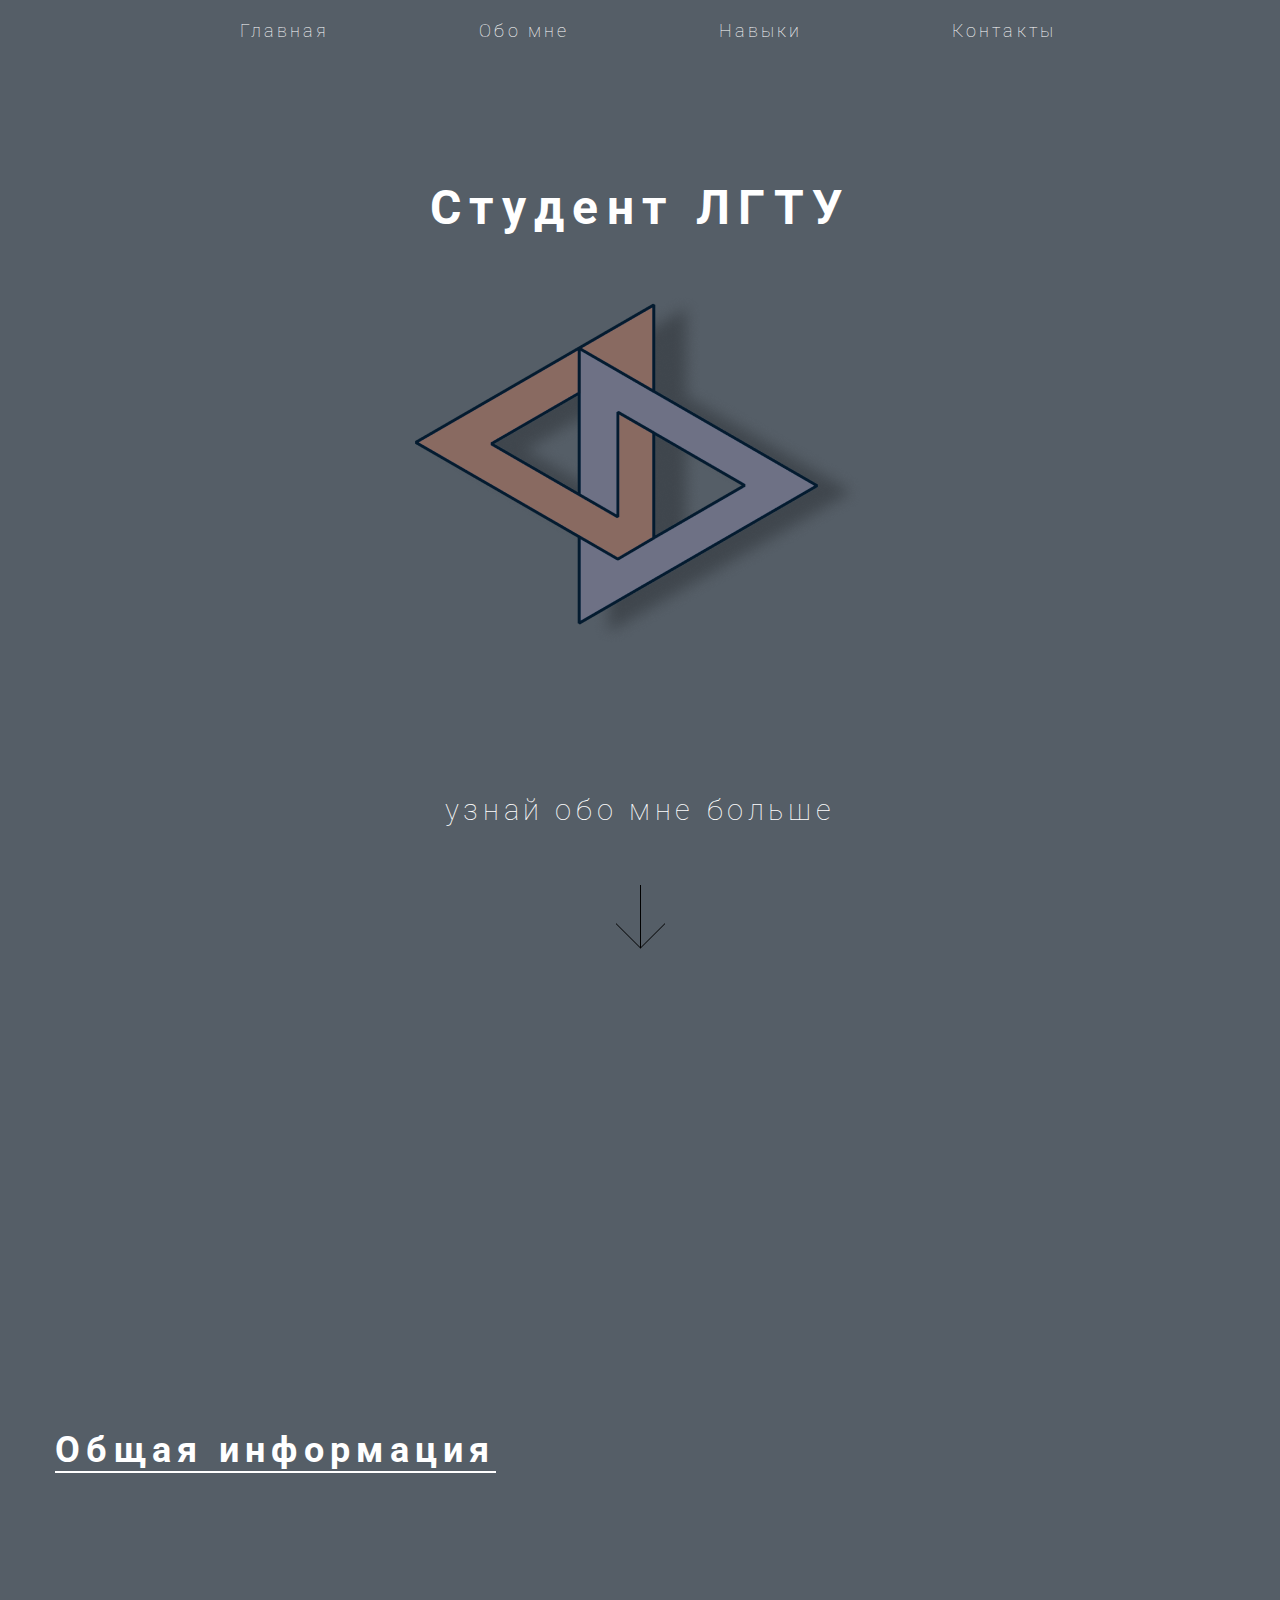
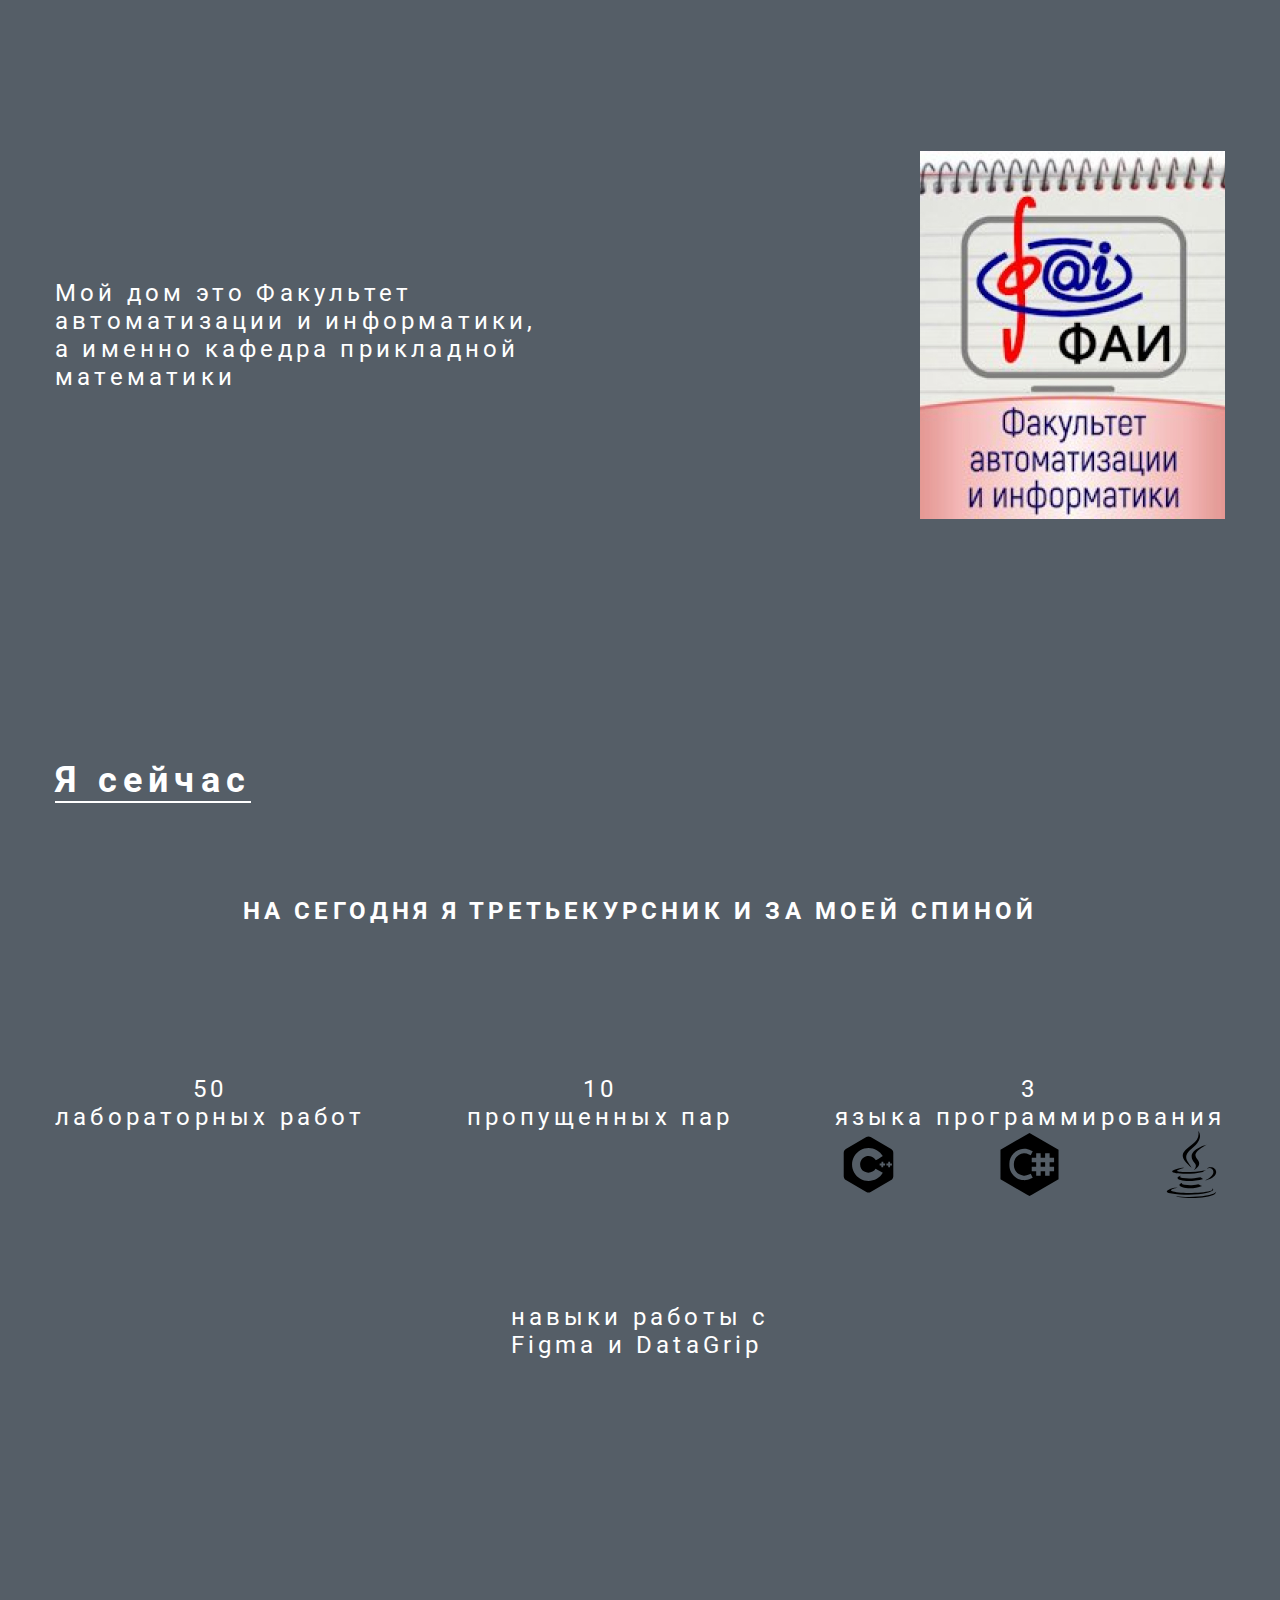
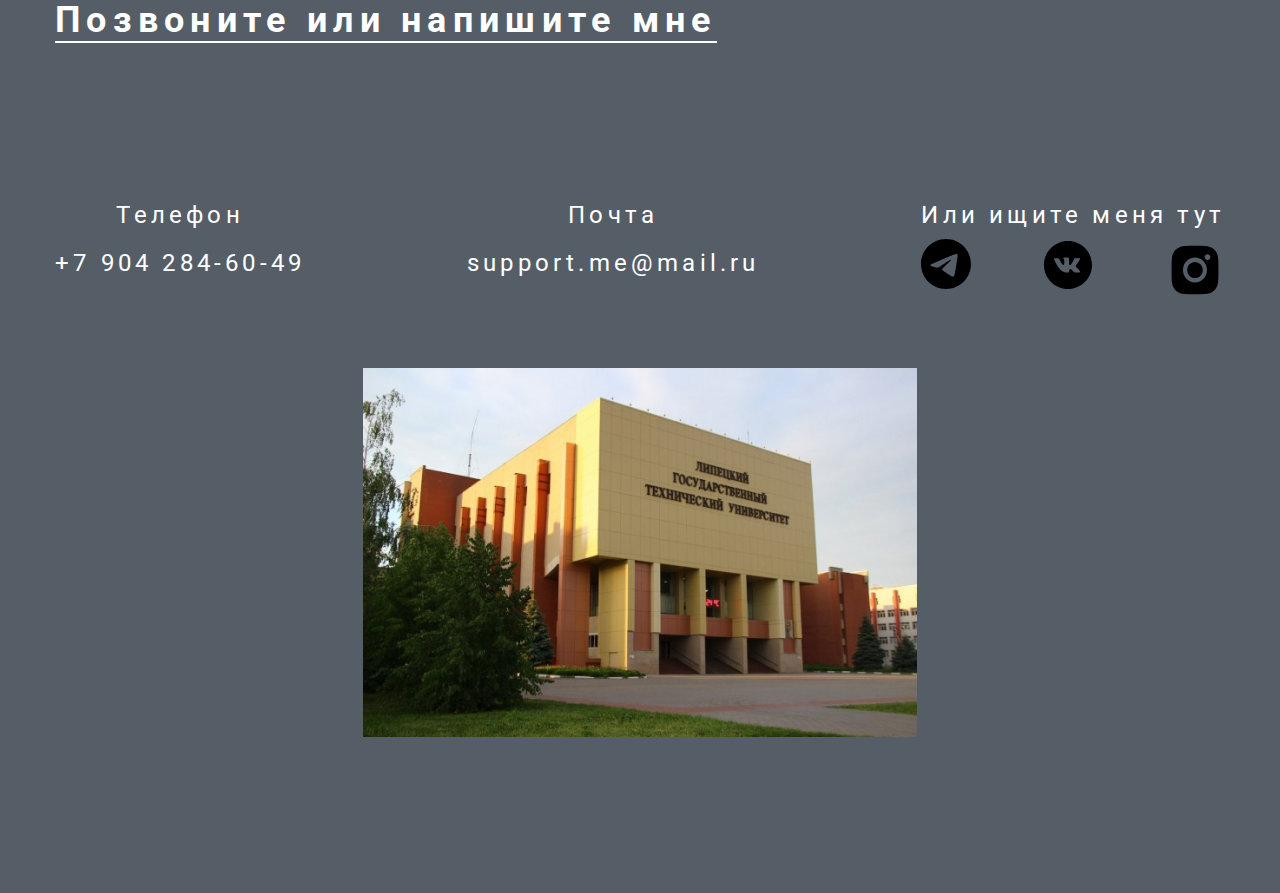
==== index.html @ ab99f6fd "Test" ====
<!DOCTYPE html>
<html lang="en">
<head>
	<meta charset="UTF-8">
	<meta name="viewport" content="width=device-width, initial-scale=1.0">
	<title>RY_LGTU</title>
	<link rel="preconnect" href="https://fonts.googleapis.com">
	<link rel="preconnect" href="https://fonts.gstatic.com" crossorigin>
	<link href="https://fonts.googleapis.com/css2?family=Roboto:wght@100;300;400;700&display=swap" rel="stylesheet">
	<link rel="stylesheet" href="css/main.css">
</head>
<body>
	<header id="header" class="header">
		<div class="container">
			<div class="nav">
				<ul class="menu">
					<li>
						<a href="#">
							Главная
						</a>
					</li>
					<li>
						<a href="#">
							Обо мне
						</a>
					</li>
					<li>
						<a href="#">
							Навыки
						</a>
					</li>
					<li>
						<a href="#">
							Контакты
						</a>
					</li>
				</ul>
			</div>
			<div class="offer">
				<h1>Студент ЛГТУ</h1>
			</div>
			<div class="logo">
				<img src="img/emblem_lgtu.png" alt="emblem" class="lstu">
			</div>
			<div class="more">
				<h2 class="buf">узнай обо мне больше</h2>
			</div>
			<div class="array">
				<img src="img/array.svg" alt="array" class="ar">
			</div>
		</div>
	</header>
	<section id="about" class="about">
		<div class="container">
			<h3>Общая информация</h3>
			<div class="description">
				<h4>Мой дом это Факультет автоматизации и информатики, а именно кафедра  прикладной математики</h4>
				<img src="img/fakultet.jpg" alt="fai" class="fai">
			</div>
		</div>
	</section>
	<section id="skills" class="skills">
		<div class="container">
			<h3>Я сейчас</h3>
			<h5>На сегодня я третьекурсник и за моей спиной</h5>
			<div class="describe">
				<h4>50 <br /> лабораторных работ</h4>
				<h4>10 <br /> пропущенных пар</h4>
				<h4>3 <br /> языка программирования <br /> <img src="img/Cplus.svg" alt="c++" align="left"> <img src="img/Csharp.svg" alt="c#" align="center"> <img src="img/Java.svg" alt="java" align="right"></h4>
			</div>
			<div class="dop">
				<h4>навыки работы с <br /> Figma и DataGrip</h4>
			</div>
		</div>
	</section>
	<footer id="footer" class="footer">
		<div class="container">
			<h3>Позвоните или напишите мне</h3>
			<div class="contacts">
				<h4>Телефон <br /> <a href="tel:89205081834" class="tel" style="color: #fff;">+7 904 284-60-49</a></h4>
				<h4>Почта <br /> support.me@mail.ru</h4>
				<h4>Или ищите меня тут <br /> <a href="https://telegram.org/"><img src="img/telegram.svg" alt="telegram" align="left"></a> <a href="https://vk.com"><img src="img/vk.svg" alt="vk" align="center"></a> <a href="https://www.instagram.com/"><img src="img/instagram.svg" alt="insta" align="right"></a></h4>
			</div>
			<div class="LGTU">
				<img src="img/LGTU.jpg" alt="lgtu">
			</div>
		</div>
	</footer>
</body>
</html>
---- css/main.css ----
﻿body {
	padding: 0;
	margin: 0;
	font-family: 'Roboto', sans-serif;
	font-weight: 700;
	color: #fff;
	background-color: #555E67;
}

* {
	box-sizing: border-box;
}

h1, h2, h3, h4, h5, h6 {
	padding: 0;
	margin: 0;
	letter-spacing: 0.175em;
}

h2 {
	font-size: 50px;
	margin-bottom: 58px;
}

h3 {
	font-size: 36px;
	display: inline;
	border-bottom: 2px solid #fff;
}

h4 {
	font-size: 24px;
	font-weight: 400;
}

h5 {
	font-size: 24px;
	text-transform: uppercase;
	font-weight: 700;
	margin-top: 96px;
}

a {
	text-decoration: none;
}

section {
	padding-top: 240px	
}

.about {
	margin-top: 240px	
}

p {
	margin: 0;
}

ul, li {
	display: block;
	padding: 0;
	margin: 0;
}

.container {
	width: 1170px;
	margin: 0 auto; /*позиционированние по центру*/
}



header a {
	color: #fff;
}

.menu {
	display: flex;
}

.menu li a {
	text-decoration: none;
	transition: all 0.3s ease;
}

.menu li a:hover {
	display: inline;
	border-bottom: 1px solid #fff;
}

.menu li {
	margin-right: 150px;
	font-weight: 100;
	font-size: 18px;
	letter-spacing: 0.17em;
}

.nav {
	display: flex;
	align-items: center;
	padding-top: 20px;
	padding-left: 185px;
}


.offer h1{
	display: flex;
	justify-content: center;
	margin-top: 138px;
	font-size: 48px;

}

.logo {
	display: flex;
	justify-content: center;
	margin-top: 56px;
}

.more h2{
	display: flex;
	justify-content: center;
	margin-top: 144px;
	font-weight: 100;
	font-size: 29px;
	letter-spacing: 0.16em;	
}

.array {
	display: flex;
	justify-content: center;
	margin-top: 32px;
}

.description {
	display: flex;
	justify-content: space-between;
	align-items: center;
	margin-top: 280px;
}

.description h4{
	padding-right: 360px;
}

.skills h5{
	display: flex;
	justify-content: center;
}

.describe {
	display: flex;
	justify-content: space-between;
}

.describe h4{
	margin-top: 150px;
	text-align:center;
}

.dop h4{
	display: flex;
	justify-content: center;
	margin-top: 105px;
}

footer{
	padding-top: 240px
}

.contacts {
	display: flex;
	justify-content: space-between;
}

.contacts h4{
	margin-top: 150px;
	text-align:center;
	line-height: 2em;
}

.LGTU {
	display: flex;
	justify-content: center;
	margin-top: 67px;
	margin-bottom: 156px;
}
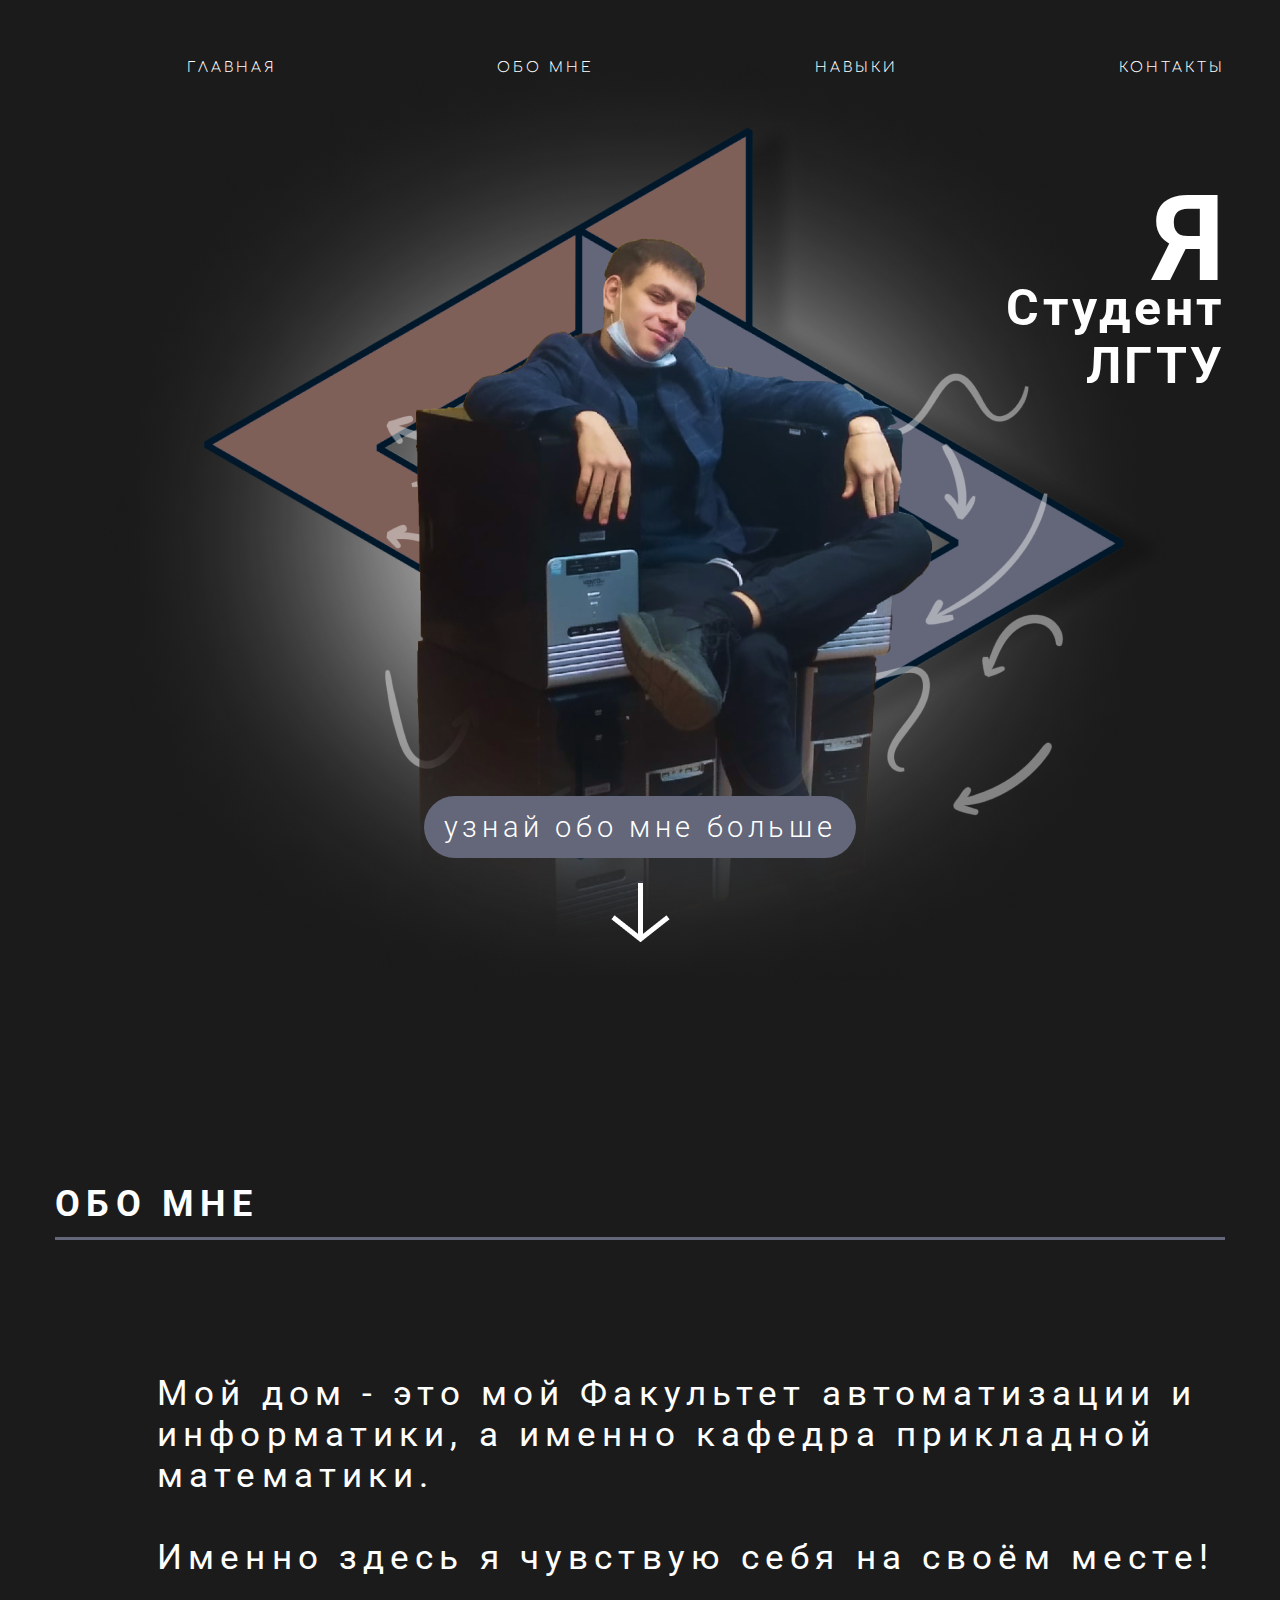
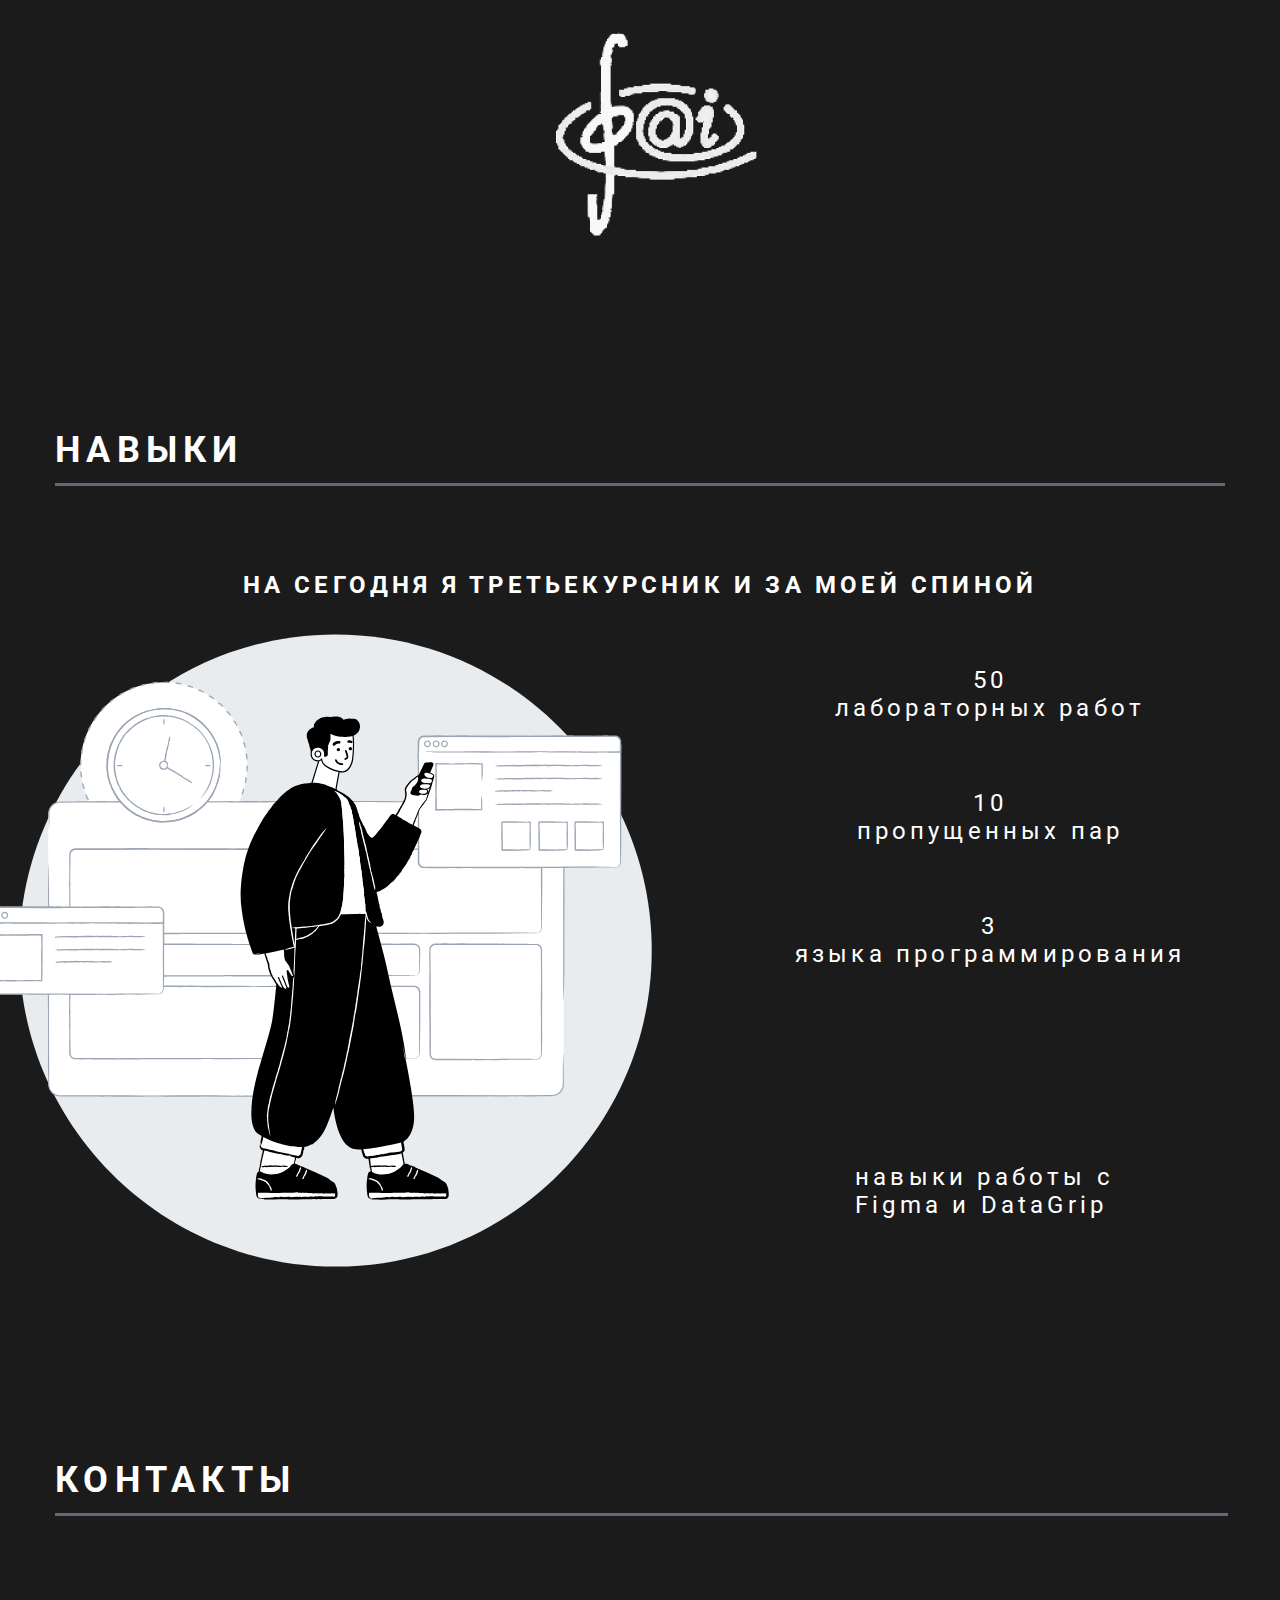
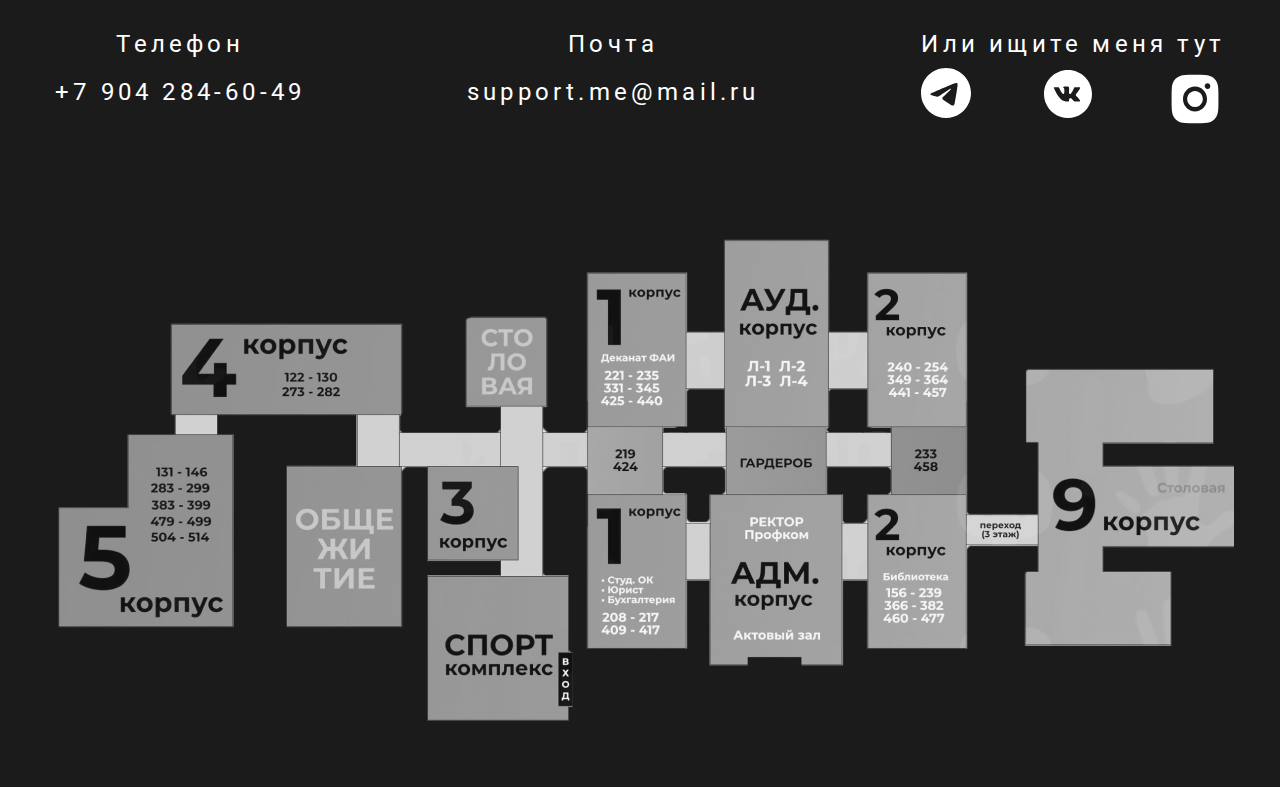
==== commit 0b65b232: "Site" ====
--- a/index.html
+++ b/index.html
@@ -6,7 +6,7 @@
 	<title>RY_LGTU</title>
 	<link rel="preconnect" href="https://fonts.googleapis.com">
 	<link rel="preconnect" href="https://fonts.gstatic.com" crossorigin>
-	<link href="https://fonts.googleapis.com/css2?family=Roboto:wght@100;300;400;700&display=swap" rel="stylesheet">
+	<link href="https://fonts.googleapis.com/css2?family=Comfortaa:wght@300&family=Roboto:wght@300;400;700&display=swap" rel="stylesheet">
 	<link rel="stylesheet" href="css/main.css">
 </head>
 <body>
@@ -20,69 +20,79 @@
 						</a>
 					</li>
 					<li>
-						<a href="#">
+						<a href="#about">
 							Обо мне
 						</a>
 					</li>
 					<li>
-						<a href="#">
+						<a href="#skills">
 							Навыки
 						</a>
 					</li>
 					<li>
-						<a href="#">
+						<a href="#contacts">
 							Контакты
 						</a>
 					</li>
 				</ul>
 			</div>
 			<div class="offer">
-				<h1>Студент ЛГТУ</h1>
+				<p>Я<p>
+				<h1 class="stu">Студент <br /> ЛГТУ</h1>
 			</div>
 			<div class="logo">
-				<img src="img/emblem_lgtu.png" alt="emblem" class="lstu">
+				<img src="img/Photo.png" alt="photo">
 			</div>
 			<div class="more">
-				<h2 class="buf">узнай обо мне больше</h2>
+				<a href="#about" class="btn">узнай обо мне больше</a>
 			</div>
 			<div class="array">
-				<img src="img/array.svg" alt="array" class="ar">
+				<img src="img/array.png" alt="array" class="ar">
 			</div>
 		</div>
 	</header>
 	<section id="about" class="about">
 		<div class="container">
-			<h3>Общая информация</h3>
+			<a name="about"></a>
+			<h3>ОБО МНЕ</h3> <img src="img/about.png" alt="lineAbout">
 			<div class="description">
-				<h4>Мой дом это Факультет автоматизации и информатики, а именно кафедра  прикладной математики</h4>
-				<img src="img/fakultet.jpg" alt="fai" class="fai">
+				<h4>Мой дом - это мой Факультет автоматизации и информатики, а именно кафедра  прикладной математики.<br /> <br />
+
+				Именно здесь я чувствую себя на своём месте!</h4>
 			</div>
+			<img src="img/fakultet.png" alt="fai" class="fai">
 		</div>
 	</section>
 	<section id="skills" class="skills">
 		<div class="container">
-			<h3>Я сейчас</h3>
+			<a name="skills"></a>
+			<h3>Навыки</h3> <img src="img/skills.png" alt="lineSkills">
 			<h5>На сегодня я третьекурсник и за моей спиной</h5>
+			
 			<div class="describe">
-				<h4>50 <br /> лабораторных работ</h4>
-				<h4>10 <br /> пропущенных пар</h4>
-				<h4>3 <br /> языка программирования <br /> <img src="img/Cplus.svg" alt="c++" align="left"> <img src="img/Csharp.svg" alt="c#" align="center"> <img src="img/Java.svg" alt="java" align="right"></h4>
+				<h6>50 <br /> лабораторных работ</h6>
+				<h6>10 <br /> пропущенных пар</h6>
+				<h6 class="language">3 <br /> языка программирования </h6>
+			</div>
+			<div class="man" id="man">
+				<img src="img/man.svg" alt="man">
 			</div>
 			<div class="dop">
-				<h4>навыки работы с <br /> Figma и DataGrip</h4>
+				<h6>навыки работы с <br /> Figma и DataGrip</h6>
 			</div>
 		</div>
 	</section>
 	<footer id="footer" class="footer">
 		<div class="container">
-			<h3>Позвоните или напишите мне</h3>
+			<a name="contacts"></a>
+			<h3>Контакты</h3> <img src="img/contacts.png" alt="lineContacts">
 			<div class="contacts">
-				<h4>Телефон <br /> <a href="tel:89205081834" class="tel" style="color: #fff;">+7 904 284-60-49</a></h4>
-				<h4>Почта <br /> support.me@mail.ru</h4>
-				<h4>Или ищите меня тут <br /> <a href="https://telegram.org/"><img src="img/telegram.svg" alt="telegram" align="left"></a> <a href="https://vk.com"><img src="img/vk.svg" alt="vk" align="center"></a> <a href="https://www.instagram.com/"><img src="img/instagram.svg" alt="insta" align="right"></a></h4>
+				<h6>Телефон <br /> <a href="tel:89205081834" class="tel" style="color: #fff;">+7 904 284-60-49</a></h6>
+				<h6>Почта <br /> support.me@mail.ru</h6>
+				<h6>Или ищите меня тут <br /> <a href="https://telegram.org/"><img src="img/telegram.svg" alt="telegram" align="left"></a> <a href="https://vk.com"><img src="img/vk.svg" alt="vk" align="center"></a> <a href="https://www.instagram.com/"><img src="img/instagram.svg" alt="insta" align="right"></a></h6>
 			</div>
 			<div class="LGTU">
-				<img src="img/LGTU.jpg" alt="lgtu">
+				<img src="img/skeleton.png" alt="skeleton">
 			</div>
 		</div>
 	</footer>
--- a/css/main.css
+++ b/css/main.css
@@ -1,10 +1,12 @@
-﻿body {
+body {
 	padding: 0;
 	margin: 0;
 	font-family: 'Roboto', sans-serif;
 	font-weight: 700;
 	color: #fff;
-	background-color: #555E67;
+	background: url('../img/background.png') no-repeat center top / cover;
+	background-color: #1B1B1B;
+
 }
 
 * {
@@ -24,29 +26,32 @@
 
 h3 {
 	font-size: 36px;
-	display: inline;
-	border-bottom: 2px solid #fff;
+	text-transform: uppercase;
 }
 
 h4 {
-	font-size: 24px;
+	font-size: 35px;
 	font-weight: 400;
+	letter-spacing: 0.175em;
 }
 
 h5 {
 	font-size: 24px;
 	text-transform: uppercase;
 	font-weight: 700;
-	margin-top: 96px;
+}
+
+h6 {
+	font-size: 24px;
+	font-weight: 400;
+	letter-spacing: 0.175em;
 }
 
 a {
 	text-decoration: none;
 }
 
-section {
-	padding-top: 240px	
-}
+
 
 .about {
 	margin-top: 240px	
@@ -67,18 +72,18 @@
 	margin: 0 auto; /*позиционированние по центру*/
 }
 
-
-
 header a {
 	color: #fff;
 }
 
 .menu {
 	display: flex;
+	justify-content: space-between;
+	align-items: center;
+	text-transform: uppercase;
 }
 
 .menu li a {
-	text-decoration: none;
 	transition: all 0.3s ease;
 }
 
@@ -88,79 +93,101 @@
 }
 
 .menu li {
-	margin-right: 150px;
-	font-weight: 100;
-	font-size: 18px;
-	letter-spacing: 0.17em;
+	font-family: 'Comfortaa', sans-serif;
+	font-weight: 300;
+	font-size: 14px;
+	letter-spacing: 0.21em;
 }
 
 .nav {
-	display: flex;
-	align-items: center;
-	padding-top: 20px;
-	padding-left: 185px;
-}
-
-
-.offer h1{
-	display: flex;
-	justify-content: center;
-	margin-top: 138px;
-	font-size: 48px;
-
+	padding-top: 60px;
+	padding-left: 132px;
+}
+
+.offer{
+	letter-spacing: 0.065em;
+	margin-top: 94px;
+	text-align: right;
+}
+
+p {
+	font-size: 120px;
+}
+
+.stu {
+	font-size: 50px;
+	letter-spacing: 0.065em;
+	margin-top: -30px;
 }
 
 .logo {
-	display: flex;
-	justify-content: center;
-	margin-top: 56px;
-}
-
-.more h2{
-	display: flex;
-	justify-content: center;
-	margin-top: 144px;
-	font-weight: 100;
+	
+	display: flex;
+	justify-content: center;
+	margin-top: -350px;
+}
+
+.more {
+	display: flex;
+	justify-content: center;
 	font-size: 29px;
-	letter-spacing: 0.16em;	
+	letter-spacing: 0.16em;
+	font-weight: 300;
+	margin-top: -220px;
+}
+
+.btn {
+	padding: 14px 20px;
+	border: 1px;
+	border-radius: 95px;
+	background: #646779;
 }
 
 .array {
 	display: flex;
 	justify-content: center;
-	margin-top: 32px;
-}
+	margin-top: 25px;
+}
+
 
 .description {
 	display: flex;
 	justify-content: space-between;
-	align-items: center;
-	margin-top: 280px;
+	margin-top: 129px;
 }
 
 .description h4{
-	padding-right: 360px;
+	padding-left: 102px;
+}
+
+.fai{
+	margin-left: 432px;
 }
 
 .skills h5{
 	display: flex;
 	justify-content: center;
-}
-
-.describe {
-	display: flex;
-	justify-content: space-between;
-}
-
-.describe h4{
-	margin-top: 150px;
-	text-align:center;
-}
-
-.dop h4{
-	display: flex;
-	justify-content: center;
-	margin-top: 105px;
+	margin-top: 81px;
+}
+
+.describe h6{
+	display: flex;
+	flex-direction: column;
+	text-align: center;
+	margin-top: 67px;
+	margin-left: 700px;
+
+}
+
+.man {
+	display: flex;
+	margin-left: -150px;
+	margin-top: -400px;
+}
+
+.dop h6{
+	margin-left: 800px;
+	margin-top: -170px;
 }
 
 footer{
@@ -172,15 +199,28 @@
 	justify-content: space-between;
 }
 
-.contacts h4{
-	margin-top: 150px;
+.contacts h6{
+	margin-top: 100px;
 	text-align:center;
 	line-height: 2em;
 }
 
 .LGTU {
 	display: flex;
-	justify-content: center;
-	margin-top: 67px;
-	margin-bottom: 156px;
-}+	justify-content: space-between;
+	margin-top: -20px;
+}
+
+
+
+
+@media screen and (max-width: 1125px){
+	div {
+		width: 1000px;
+	}
+
+}
+
+
+
+
